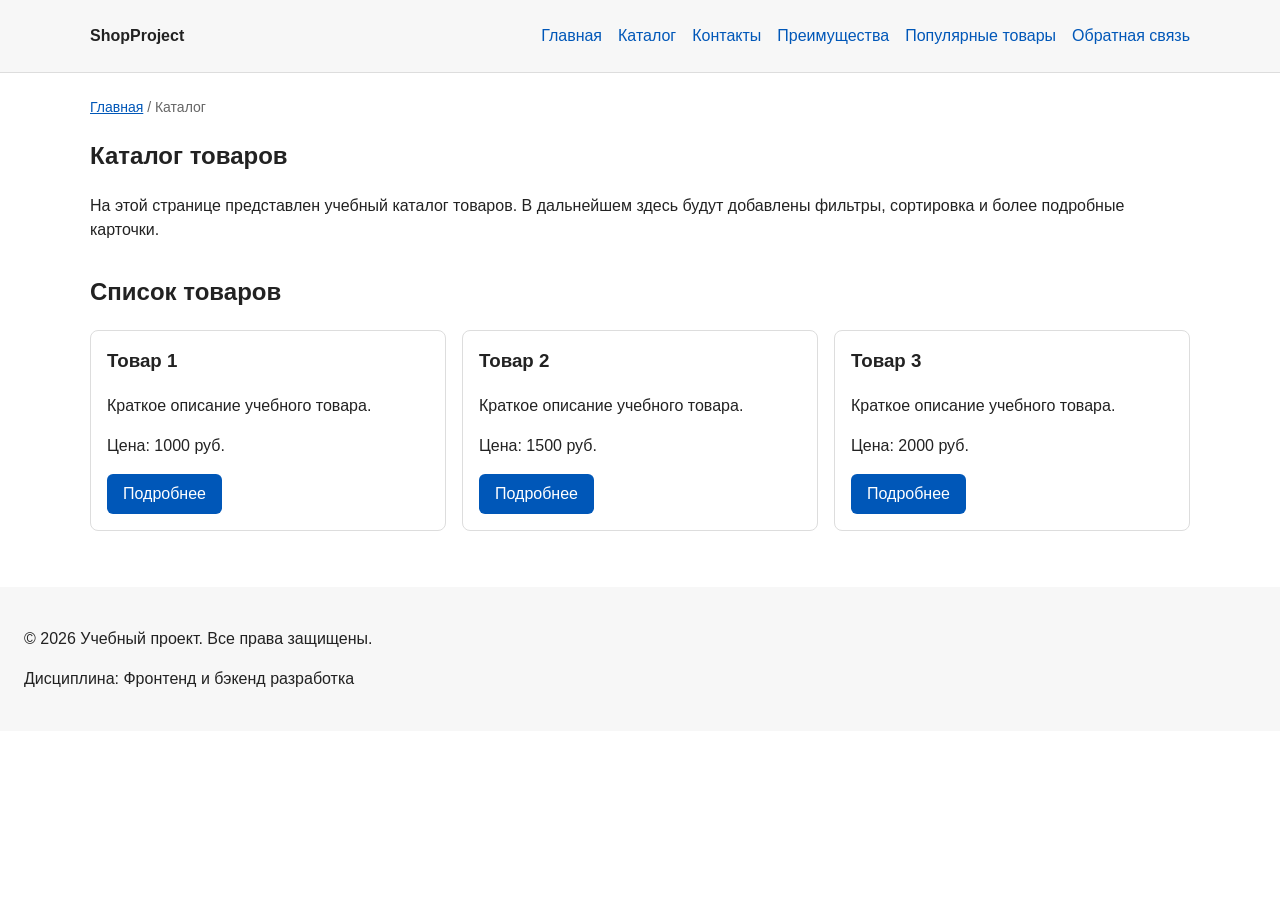
==== catalog.html @ 879c2e3c "feat: add multi-page structure navigation and metadata" ====
<!DOCTYPE html>
<html lang="ru">

<head>
  <meta charset="UTF-8">
  <meta name="viewport" content="width=device-width, initial-scale=1.0">
  <meta name="description" content="Каталог товаров учебного интернет-магазина.">
  <meta property="og:type" content="website">
  <meta property="og:title" content="Каталог товаров — Учебный интернет-магазин">
  <meta property="og:description" content="Каталог товаров учебного интернет-магазина.">
  <meta property="og:url" content="https://aptemcat.github.io/kr1-html-css-shop/catalog.html">
  <meta property="og:image" content="https://aptemcat.github.io/kr1-html-css-shop/images/preview.jpg">
  <title>Каталог товаров — Учебный интернет-магазин</title>
  <link rel="stylesheet" href="css/style.css">
</head>

<body>
  <header>
    <div class="site-header">
      <a class="site-logo" href="index.html">ShopProject</a>

      <nav class="site-nav" aria-label="Основная навигация">
        <ul class="site-nav__list">
          <li><a href="index.html">Главная</a></li>
          <li><a href="catalog.html">Каталог</a></li>
          <li><a href="contacts.html">Контакты</a></li>
          <li><a href="index.html#advantages">Преимущества</a></li>
          <li><a href="index.html#popular">Популярные товары</a></li>
          <li><a href="index.html#contacts">Обратная связь</a></li>
        </ul>
      </nav>
    </div>
  </header>

  <main>
    <nav class="breadcrumbs" aria-label="Хлебные крошки">
      <a href="index.html">Главная</a>
      <span>Каталог</span>
    </nav>

    <section class="section">
      <h1>Каталог товаров</h1>
      <p>
        На этой странице представлен учебный каталог товаров.
        В дальнейшем здесь будут добавлены фильтры, сортировка и более
        подробные карточки.
      </p>
    </section>

    <section class="section">
      <h2>Список товаров</h2>

      <div class="product-grid">
        <article class="product-card">
          <h3>Товар 1</h3>
          <p>Краткое описание учебного товара.</p>
          <p>Цена: 1000 руб.</p>
          <a class="button" href="index.html#popular">Подробнее</a>
        </article>

        <article class="product-card">
          <h3>Товар 2</h3>
          <p>Краткое описание учебного товара.</p>
          <p>Цена: 1500 руб.</p>
          <a class="button" href="index.html#popular">Подробнее</a>
        </article>

        <article class="product-card">
          <h3>Товар 3</h3>
          <p>Краткое описание учебного товара.</p>
          <p>Цена: 2000 руб.</p>
          <a class="button" href="index.html#popular">Подробнее</a>
        </article>
      </div>
    </section>
  </main>

  <footer>
    <p>&copy; 2026 Учебный проект. Все права защищены.</p>
    <p>Дисциплина: Фронтенд и бэкенд разработка</p>
  </footer>
</body>

</html>
---- css/style.css ----
/* ===============================
   1. Переменные проекта
   =============================== */

:root {
  /* Основные цвета проекта */
  --color-bg: #ffffff;
  --color-text: #222222;
  --color-muted: #666666;
  --color-primary: #0057b8;
  --color-primary-dark: #003f86;
  --color-border: #dddddd;
  --color-surface: #f7f7f7;
  --color-surface-accent: #eef5ff;
  --color-danger: #b00020;
  --color-success: #168a2f;
  --color-success-bg: #eefaf0;
  --color-white: #ffffff;

  /* Отступы */
  --space-xs: 4px;
  --space-sm: 8px;
  --space-md: 16px;
  --space-lg: 24px;
  --space-xl: 32px;

  /* Скругления */
  --radius-sm: 6px;
  --radius-md: 8px;
  --radius-lg: 12px;

  /* Размеры */
  --container-width: 1100px;
}

/* ===============================
   2. Базовые стили
   =============================== */

* {
  box-sizing: border-box;
}

html {
  scroll-behavior: smooth;
}

body {
  margin: 0;
  font-family: Arial, sans-serif;
  line-height: 1.5;
  color: var(--color-text);
  background-color: var(--color-bg);
}

header,
main,
footer {
  padding: var(--space-lg);
}

header,
footer {
  background-color: var(--color-surface);
}

header {
  position: sticky;
  top: 0;
  z-index: 10;
  border-bottom: 1px solid var(--color-border);
}

/* ===============================
   3. Общие элементы интерфейса
   =============================== */

a {
  color: var(--color-primary);
}

a:hover {
  color: var(--color-primary-dark);
}

a:focus-visible {
  outline: 2px solid var(--color-primary);
  outline-offset: 3px;
}

.button {
  display: inline-block;
  padding: var(--space-sm) var(--space-md);
  color: var(--color-white);
  background-color: var(--color-primary);
  text-decoration: none;
  border: none;
  border-radius: var(--radius-sm);
  cursor: pointer;
}

.button:hover {
  color: var(--color-white);
  background-color: var(--color-primary-dark);
}

.button:focus-visible {
  outline: 2px solid var(--color-primary);
  outline-offset: 3px;
}

.button:disabled {
  opacity: 0.6;
  cursor: not-allowed;
}

/* ===============================
   4. Компоненты страницы
   =============================== */

.site-header {
  display: flex;
  flex-wrap: wrap;
  align-items: center;
  justify-content: space-between;
  gap: var(--space-md);
  max-width: var(--container-width);
  margin: 0 auto;
}

.site-logo {
  font-weight: bold;
  text-decoration: none;
  color: var(--color-text);
}

.site-nav__list {
  display: flex;
  flex-wrap: wrap;
  gap: var(--space-sm) var(--space-md);
  padding: 0;
  margin: 0;
  list-style: none;
}

.site-nav__list li {
  margin: 0;
}

.site-nav__list a {
  text-decoration: none;
}

.site-nav__list a:hover {
  text-decoration: underline;
}

.page-layout {
  display: grid;
  grid-template-columns: minmax(0, 1fr) 280px;
  align-items: start;
  gap: var(--space-lg);
  max-width: calc(var(--container-width) + var(--space-lg) + var(--space-lg));
  margin: 0 auto;
}

.main-content {
  min-width: 0;
}

.breadcrumbs {
  max-width: var(--container-width);
  margin: 0 auto var(--space-md);
  font-size: 14px;
  color: var(--color-muted);
}

.breadcrumbs a {
  color: var(--color-primary);
}

.breadcrumbs span::before {
  content: " / ";
  color: var(--color-muted);
}

:target {
  scroll-margin-top: calc(var(--space-xl) + var(--space-xl) + var(--space-xl));
  outline: 2px dashed var(--color-primary);
  outline-offset: 4px;
}

.hero {
  max-width: var(--container-width);
  margin: 0 auto var(--space-xl);
  padding: var(--space-xl) var(--space-lg);
  background-color: var(--color-surface-accent);
  border-radius: var(--radius-lg);
}

.section {
  max-width: var(--container-width);
  margin: 0 auto var(--space-xl);
}

.section h2 {
  margin-top: 0;
}

.product-grid {
  display: grid;
  grid-template-columns: repeat(3, minmax(0, 1fr));
  gap: var(--space-md);
  width: 100%;
}

.product-card {
  padding: var(--space-md);
  border: 1px solid var(--color-border);
  border-radius: var(--radius-md);
  background-color: var(--color-bg);
}

.product-card:hover {
  border-color: var(--color-primary);
}

.product-card h3 {
  margin-top: 0;
}

.aside-info {
  position: sticky;
  top: calc(var(--space-xl) + var(--space-xl) + var(--space-xl));
  width: 100%;
  margin: 0;
  padding: var(--space-md);
  border-left: 4px solid var(--color-primary);
  background-color: var(--color-surface);
}

/* ===============================
   5. Форма и модальное окно
   =============================== */

.order-dialog {
  width: min(100% - 32px, 560px);
  padding: var(--space-lg);
  border: none;
  border-radius: var(--radius-lg);
}

.order-dialog::backdrop {
  background-color: rgba(0, 0, 0, 0.5);
}

.form-field {
  margin-bottom: var(--space-md);
}

.form-field label {
  display: block;
  margin-bottom: var(--space-xs);
}

.form-field input,
.form-field select,
.form-field textarea {
  width: 100%;
  padding: 10px 12px;
  border: 1px solid var(--color-border);
  border-radius: var(--radius-sm);
  font: inherit;
}

.form-field input[type="checkbox"] {
  width: auto;
}

.form-field small {
  display: block;
  margin-top: var(--space-xs);
  color: var(--color-muted);
}

.form-field input:hover,
.form-field select:hover,
.form-field textarea:hover {
  border-color: var(--color-primary);
}

.form-field input:focus-visible,
.form-field select:focus-visible,
.form-field textarea:focus-visible,
.form-actions button:focus-visible {
  outline: 2px solid var(--color-primary);
  outline-offset: 3px;
}

[aria-invalid="true"] {
  border-color: var(--color-danger);
}

.form-actions {
  display: flex;
  gap: 12px;
  margin-top: var(--space-lg);
}

.success-message {
  max-width: var(--container-width);
  margin: var(--space-lg) auto;
  padding: var(--space-md);
  border-left: 4px solid var(--color-success);
  background-color: var(--color-success-bg);
}
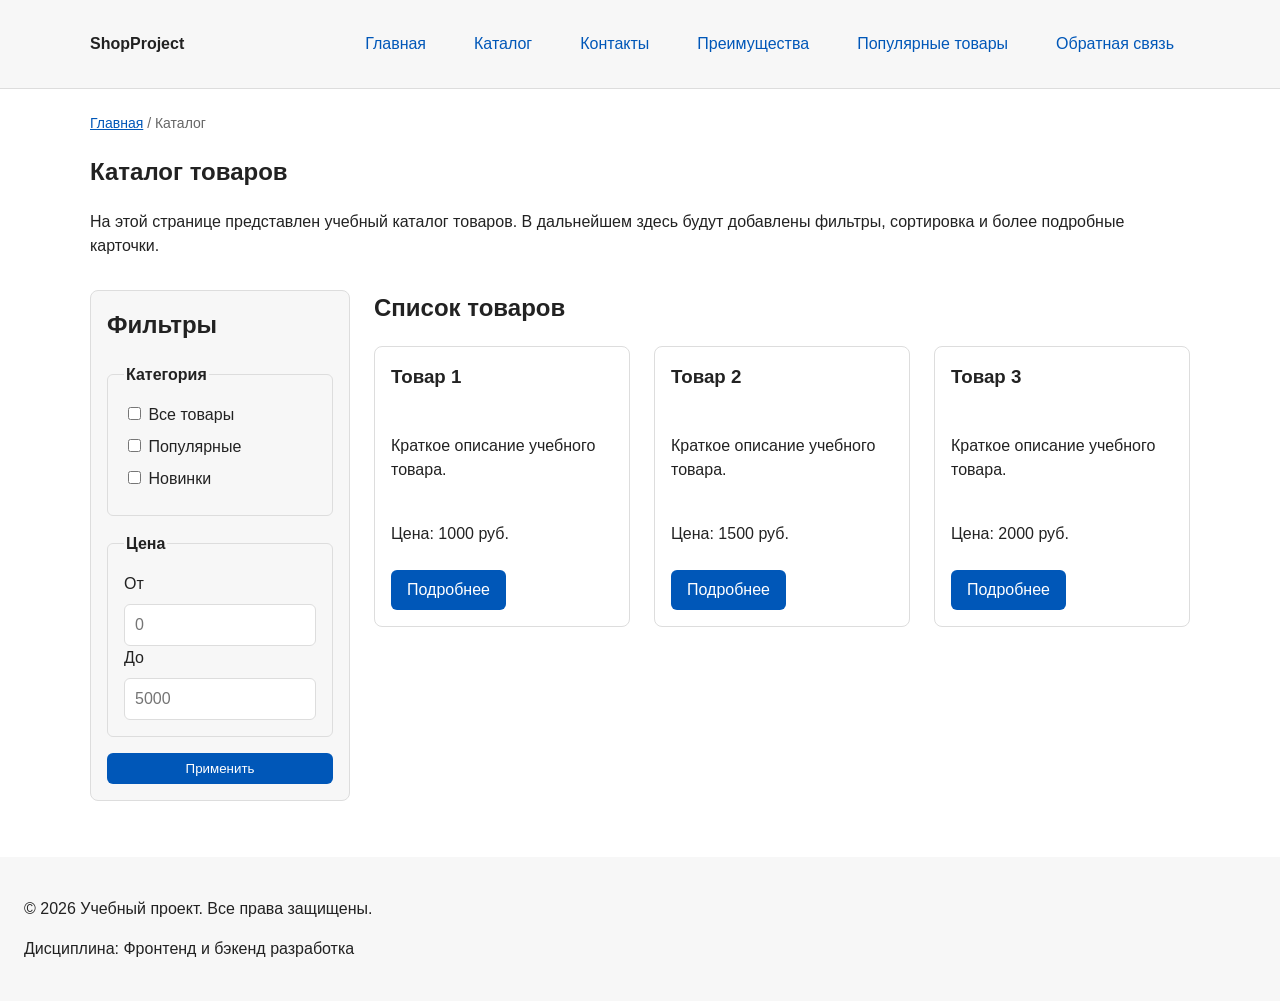
==== commit c4db53db: "feat: add flex navigation and grid catalog layout" ====
--- a/catalog.html
+++ b/catalog.html
@@ -47,31 +47,65 @@
       </p>
     </section>
 
-    <section class="section">
-      <h2>Список товаров</h2>
+    <section class="catalog-layout">
+      <aside class="catalog-filters">
+        <h2>Фильтры</h2>
 
-      <div class="product-grid">
-        <article class="product-card">
-          <h3>Товар 1</h3>
-          <p>Краткое описание учебного товара.</p>
-          <p>Цена: 1000 руб.</p>
-          <a class="button" href="index.html#popular">Подробнее</a>
-        </article>
+        <form class="filters-form" action="#" method="get">
+          <fieldset>
+            <legend>Категория</legend>
+            <label>
+              <input type="checkbox" name="category" value="all">
+              Все товары
+            </label>
+            <label>
+              <input type="checkbox" name="category" value="popular">
+              Популярные
+            </label>
+            <label>
+              <input type="checkbox" name="category" value="new">
+              Новинки
+            </label>
+          </fieldset>
 
-        <article class="product-card">
-          <h3>Товар 2</h3>
-          <p>Краткое описание учебного товара.</p>
-          <p>Цена: 1500 руб.</p>
-          <a class="button" href="index.html#popular">Подробнее</a>
-        </article>
+          <fieldset>
+            <legend>Цена</legend>
+            <label for="price-from">От</label>
+            <input id="price-from" name="price-from" type="number" min="0" placeholder="0">
+            <label for="price-to">До</label>
+            <input id="price-to" name="price-to" type="number" min="0" placeholder="5000">
+          </fieldset>
 
-        <article class="product-card">
-          <h3>Товар 3</h3>
-          <p>Краткое описание учебного товара.</p>
-          <p>Цена: 2000 руб.</p>
-          <a class="button" href="index.html#popular">Подробнее</a>
-        </article>
-      </div>
+          <button class="button" type="submit">Применить</button>
+        </form>
+      </aside>
+
+      <section class="catalog-products">
+        <h2>Список товаров</h2>
+
+        <div class="products-grid">
+          <article class="product-card">
+            <h3>Товар 1</h3>
+            <p>Краткое описание учебного товара.</p>
+            <p>Цена: 1000 руб.</p>
+            <a class="button" href="index.html#popular">Подробнее</a>
+          </article>
+
+          <article class="product-card">
+            <h3>Товар 2</h3>
+            <p>Краткое описание учебного товара.</p>
+            <p>Цена: 1500 руб.</p>
+            <a class="button" href="index.html#popular">Подробнее</a>
+          </article>
+
+          <article class="product-card">
+            <h3>Товар 3</h3>
+            <p>Краткое описание учебного товара.</p>
+            <p>Цена: 2000 руб.</p>
+            <a class="button" href="index.html#popular">Подробнее</a>
+          </article>
+        </div>
+      </section>
     </section>
   </main>
 
--- a/css/style.css
+++ b/css/style.css
@@ -137,7 +137,9 @@
 .site-nav__list {
   display: flex;
   flex-wrap: wrap;
-  gap: var(--space-sm) var(--space-md);
+  justify-content: center;
+  align-items: center;
+  gap: var(--space-md);
   padding: 0;
   margin: 0;
   list-style: none;
@@ -148,11 +150,16 @@
 }
 
 .site-nav__list a {
+  display: inline-block;
+  padding: var(--space-sm) var(--space-md);
+  color: var(--color-primary);
   text-decoration: none;
+  border-radius: var(--radius-sm);
 }
 
 .site-nav__list a:hover {
-  text-decoration: underline;
+  color: var(--color-white);
+  background-color: var(--color-primary);
 }
 
 .page-layout {
@@ -207,14 +214,18 @@
   margin-top: 0;
 }
 
-.product-grid {
+.products-grid {
   display: grid;
-  grid-template-columns: repeat(3, minmax(0, 1fr));
-  gap: var(--space-md);
+  grid-template-columns: repeat(3, 1fr);
+  gap: var(--space-lg);
   width: 100%;
 }
 
 .product-card {
+  display: flex;
+  flex-direction: column;
+  gap: var(--space-sm);
+  margin-bottom: 0;
   padding: var(--space-md);
   border: 1px solid var(--color-border);
   border-radius: var(--radius-md);
@@ -227,6 +238,67 @@
 
 .product-card h3 {
   margin-top: 0;
+}
+
+.product-card .button {
+  align-self: flex-start;
+  margin-top: auto;
+}
+
+.catalog-layout {
+  display: grid;
+  grid-template-columns: 260px 1fr;
+  grid-template-areas: "filters products";
+  gap: var(--space-lg);
+  max-width: var(--container-width);
+  margin: 0 auto var(--space-xl);
+}
+
+.catalog-filters {
+  grid-area: filters;
+  padding: var(--space-md);
+  border: 1px solid var(--color-border);
+  border-radius: var(--radius-md);
+  background-color: var(--color-surface);
+}
+
+.catalog-products {
+  grid-area: products;
+  min-width: 0;
+}
+
+.catalog-filters h2,
+.catalog-products h2 {
+  margin-top: 0;
+}
+
+.filters-form {
+  display: grid;
+  gap: var(--space-md);
+}
+
+.filters-form fieldset {
+  margin: 0;
+  padding: var(--space-md);
+  border: 1px solid var(--color-border);
+  border-radius: var(--radius-sm);
+}
+
+.filters-form legend {
+  font-weight: 700;
+}
+
+.filters-form label {
+  display: block;
+  margin-bottom: var(--space-sm);
+}
+
+.filters-form input[type="number"] {
+  width: 100%;
+  padding: 8px 10px;
+  border: 1px solid var(--color-border);
+  border-radius: var(--radius-sm);
+  font: inherit;
 }
 
 .aside-info {
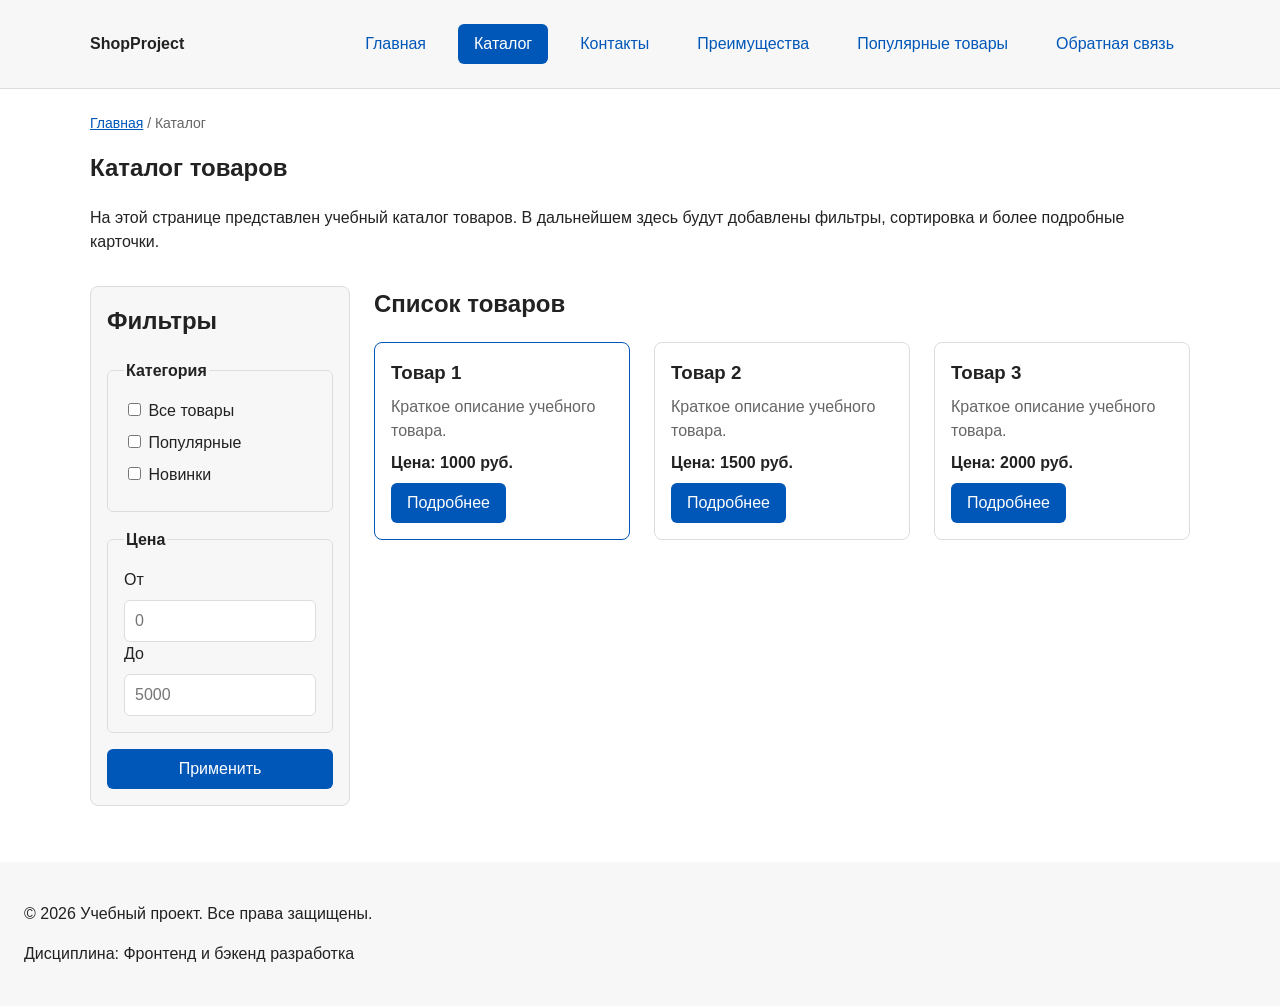
==== commit 52892a61: "refactor: apply BEM naming to CSS classes" ====
--- a/catalog.html
+++ b/catalog.html
@@ -15,18 +15,18 @@
 </head>
 
 <body>
-  <header>
-    <div class="site-header">
-      <a class="site-logo" href="index.html">ShopProject</a>
+  <header class="site-header">
+    <div class="site-header__inner">
+      <a class="site-header__logo" href="index.html">ShopProject</a>
 
       <nav class="site-nav" aria-label="Основная навигация">
         <ul class="site-nav__list">
-          <li><a href="index.html">Главная</a></li>
-          <li><a href="catalog.html">Каталог</a></li>
-          <li><a href="contacts.html">Контакты</a></li>
-          <li><a href="index.html#advantages">Преимущества</a></li>
-          <li><a href="index.html#popular">Популярные товары</a></li>
-          <li><a href="index.html#contacts">Обратная связь</a></li>
+          <li class="site-nav__item"><a class="site-nav__link" href="index.html">Главная</a></li>
+          <li class="site-nav__item"><a class="site-nav__link site-nav__link--active" aria-current="page" href="catalog.html">Каталог</a></li>
+          <li class="site-nav__item"><a class="site-nav__link" href="contacts.html">Контакты</a></li>
+          <li class="site-nav__item"><a class="site-nav__link" href="index.html#advantages">Преимущества</a></li>
+          <li class="site-nav__item"><a class="site-nav__link" href="index.html#popular">Популярные товары</a></li>
+          <li class="site-nav__item"><a class="site-nav__link" href="index.html#contacts">Обратная связь</a></li>
         </ul>
       </nav>
     </div>
@@ -34,12 +34,12 @@
 
   <main>
     <nav class="breadcrumbs" aria-label="Хлебные крошки">
-      <a href="index.html">Главная</a>
-      <span>Каталог</span>
+      <a class="breadcrumbs__link" href="index.html">Главная</a>
+      <span class="breadcrumbs__current">Каталог</span>
     </nav>
 
     <section class="section">
-      <h1>Каталог товаров</h1>
+      <h1 class="section__title">Каталог товаров</h1>
       <p>
         На этой странице представлен учебный каталог товаров.
         В дальнейшем здесь будут добавлены фильтры, сортировка и более
@@ -49,69 +49,69 @@
 
     <section class="catalog-layout">
       <aside class="catalog-filters">
-        <h2>Фильтры</h2>
+        <h2 class="catalog-filters__title">Фильтры</h2>
 
         <form class="filters-form" action="#" method="get">
-          <fieldset>
-            <legend>Категория</legend>
-            <label>
-              <input type="checkbox" name="category" value="all">
+          <fieldset class="filters-form__group">
+            <legend class="filters-form__legend">Категория</legend>
+            <label class="filters-form__label">
+              <input class="filters-form__checkbox" type="checkbox" name="category" value="all">
               Все товары
             </label>
-            <label>
-              <input type="checkbox" name="category" value="popular">
+            <label class="filters-form__label">
+              <input class="filters-form__checkbox" type="checkbox" name="category" value="popular">
               Популярные
             </label>
-            <label>
-              <input type="checkbox" name="category" value="new">
+            <label class="filters-form__label">
+              <input class="filters-form__checkbox" type="checkbox" name="category" value="new">
               Новинки
             </label>
           </fieldset>
 
-          <fieldset>
-            <legend>Цена</legend>
-            <label for="price-from">От</label>
-            <input id="price-from" name="price-from" type="number" min="0" placeholder="0">
-            <label for="price-to">До</label>
-            <input id="price-to" name="price-to" type="number" min="0" placeholder="5000">
+          <fieldset class="filters-form__group">
+            <legend class="filters-form__legend">Цена</legend>
+            <label class="filters-form__label" for="price-from">От</label>
+            <input class="filters-form__input" id="price-from" name="price-from" type="number" min="0" placeholder="0">
+            <label class="filters-form__label" for="price-to">До</label>
+            <input class="filters-form__input" id="price-to" name="price-to" type="number" min="0" placeholder="5000">
           </fieldset>
 
-          <button class="button" type="submit">Применить</button>
+          <button class="button button--primary" type="submit">Применить</button>
         </form>
       </aside>
 
       <section class="catalog-products">
-        <h2>Список товаров</h2>
+        <h2 class="catalog-products__title">Список товаров</h2>
 
         <div class="products-grid">
-          <article class="product-card">
-            <h3>Товар 1</h3>
-            <p>Краткое описание учебного товара.</p>
-            <p>Цена: 1000 руб.</p>
-            <a class="button" href="index.html#popular">Подробнее</a>
+          <article class="product-card product-card--featured">
+            <h3 class="product-card__title">Товар 1</h3>
+            <p class="product-card__description">Краткое описание учебного товара.</p>
+            <p class="product-card__price">Цена: 1000 руб.</p>
+            <a class="button button--primary product-card__button" href="index.html#popular">Подробнее</a>
           </article>
 
           <article class="product-card">
-            <h3>Товар 2</h3>
-            <p>Краткое описание учебного товара.</p>
-            <p>Цена: 1500 руб.</p>
-            <a class="button" href="index.html#popular">Подробнее</a>
+            <h3 class="product-card__title">Товар 2</h3>
+            <p class="product-card__description">Краткое описание учебного товара.</p>
+            <p class="product-card__price">Цена: 1500 руб.</p>
+            <a class="button button--primary product-card__button" href="index.html#popular">Подробнее</a>
           </article>
 
           <article class="product-card">
-            <h3>Товар 3</h3>
-            <p>Краткое описание учебного товара.</p>
-            <p>Цена: 2000 руб.</p>
-            <a class="button" href="index.html#popular">Подробнее</a>
+            <h3 class="product-card__title">Товар 3</h3>
+            <p class="product-card__description">Краткое описание учебного товара.</p>
+            <p class="product-card__price">Цена: 2000 руб.</p>
+            <a class="button button--primary product-card__button" href="index.html#popular">Подробнее</a>
           </article>
         </div>
       </section>
     </section>
   </main>
 
-  <footer>
-    <p>&copy; 2026 Учебный проект. Все права защищены.</p>
-    <p>Дисциплина: Фронтенд и бэкенд разработка</p>
+  <footer class="site-footer">
+    <p class="site-footer__text">&copy; 2026 Учебный проект. Все права защищены.</p>
+    <p class="site-footer__text">Дисциплина: Фронтенд и бэкенд разработка</p>
   </footer>
 </body>
 
--- a/css/style.css
+++ b/css/style.css
@@ -53,18 +53,18 @@
   background-color: var(--color-bg);
 }
 
-header,
+.site-header,
 main,
-footer {
+.site-footer {
   padding: var(--space-lg);
 }
 
-header,
-footer {
+.site-header,
+.site-footer {
   background-color: var(--color-surface);
 }
 
-header {
+.site-header {
   position: sticky;
   top: 0;
   z-index: 10;
@@ -91,17 +91,32 @@
 .button {
   display: inline-block;
   padding: var(--space-sm) var(--space-md);
-  color: var(--color-white);
-  background-color: var(--color-primary);
+  font: inherit;
   text-decoration: none;
   border: none;
   border-radius: var(--radius-sm);
   cursor: pointer;
 }
 
-.button:hover {
+.button--primary {
+  color: var(--color-white);
+  background-color: var(--color-primary);
+}
+
+.button--primary:hover {
   color: var(--color-white);
   background-color: var(--color-primary-dark);
+}
+
+.button--secondary {
+  color: var(--color-primary);
+  background-color: transparent;
+  border: 1px solid var(--color-primary);
+}
+
+.button--secondary:hover {
+  color: var(--color-white);
+  background-color: var(--color-primary);
 }
 
 .button:focus-visible {
@@ -109,7 +124,8 @@
   outline-offset: 3px;
 }
 
-.button:disabled {
+.button:disabled,
+.button--disabled {
   opacity: 0.6;
   cursor: not-allowed;
 }
@@ -118,7 +134,7 @@
    4. Компоненты страницы
    =============================== */
 
-.site-header {
+.site-header__inner {
   display: flex;
   flex-wrap: wrap;
   align-items: center;
@@ -128,7 +144,7 @@
   margin: 0 auto;
 }
 
-.site-logo {
+.site-header__logo {
   font-weight: bold;
   text-decoration: none;
   color: var(--color-text);
@@ -145,11 +161,11 @@
   list-style: none;
 }
 
-.site-nav__list li {
-  margin: 0;
-}
-
-.site-nav__list a {
+.site-nav__item {
+  margin: 0;
+}
+
+.site-nav__link {
   display: inline-block;
   padding: var(--space-sm) var(--space-md);
   color: var(--color-primary);
@@ -157,7 +173,12 @@
   border-radius: var(--radius-sm);
 }
 
-.site-nav__list a:hover {
+.site-nav__link:hover {
+  color: var(--color-white);
+  background-color: var(--color-primary);
+}
+
+.site-nav__link--active {
   color: var(--color-white);
   background-color: var(--color-primary);
 }
@@ -171,7 +192,7 @@
   margin: 0 auto;
 }
 
-.main-content {
+.page-layout__content {
   min-width: 0;
 }
 
@@ -182,11 +203,11 @@
   color: var(--color-muted);
 }
 
-.breadcrumbs a {
+.breadcrumbs__link {
   color: var(--color-primary);
 }
 
-.breadcrumbs span::before {
+.breadcrumbs__current::before {
   content: " / ";
   color: var(--color-muted);
 }
@@ -210,7 +231,7 @@
   margin: 0 auto var(--space-xl);
 }
 
-.section h2 {
+.section__title {
   margin-top: 0;
 }
 
@@ -236,11 +257,34 @@
   border-color: var(--color-primary);
 }
 
-.product-card h3 {
-  margin-top: 0;
-}
-
-.product-card .button {
+.product-card--featured {
+  border-color: var(--color-primary);
+}
+
+.product-card--discount {
+  border-color: var(--color-danger);
+}
+
+.product-card__title {
+  margin: 0;
+  color: var(--color-text);
+}
+
+.product-card__description {
+  margin: 0;
+  color: var(--color-muted);
+}
+
+.product-card__price {
+  margin: 0;
+  font-weight: 700;
+}
+
+.product-card--discount .product-card__price {
+  color: var(--color-danger);
+}
+
+.product-card__button {
   align-self: flex-start;
   margin-top: auto;
 }
@@ -267,8 +311,8 @@
   min-width: 0;
 }
 
-.catalog-filters h2,
-.catalog-products h2 {
+.catalog-filters__title,
+.catalog-products__title {
   margin-top: 0;
 }
 
@@ -277,23 +321,23 @@
   gap: var(--space-md);
 }
 
-.filters-form fieldset {
+.filters-form__group {
   margin: 0;
   padding: var(--space-md);
   border: 1px solid var(--color-border);
   border-radius: var(--radius-sm);
 }
 
-.filters-form legend {
+.filters-form__legend {
   font-weight: 700;
 }
 
-.filters-form label {
+.filters-form__label {
   display: block;
   margin-bottom: var(--space-sm);
 }
 
-.filters-form input[type="number"] {
+.filters-form__input {
   width: 100%;
   padding: 8px 10px;
   border: 1px solid var(--color-border);
@@ -326,18 +370,23 @@
   background-color: rgba(0, 0, 0, 0.5);
 }
 
-.form-field {
+.order-dialog__title {
+  margin-top: 0;
+}
+
+.order-form__field {
   margin-bottom: var(--space-md);
 }
 
-.form-field label {
+.order-form__label {
   display: block;
   margin-bottom: var(--space-xs);
 }
 
-.form-field input,
-.form-field select,
-.form-field textarea {
+.order-form__input,
+.order-form__select,
+.order-form__textarea,
+.order-form__checkbox {
   width: 100%;
   padding: 10px 12px;
   border: 1px solid var(--color-border);
@@ -345,26 +394,27 @@
   font: inherit;
 }
 
-.form-field input[type="checkbox"] {
+.order-form__checkbox {
   width: auto;
 }
 
-.form-field small {
+.order-form__hint {
   display: block;
   margin-top: var(--space-xs);
   color: var(--color-muted);
 }
 
-.form-field input:hover,
-.form-field select:hover,
-.form-field textarea:hover {
+.order-form__input:hover,
+.order-form__select:hover,
+.order-form__textarea:hover,
+.order-form__checkbox:hover {
   border-color: var(--color-primary);
 }
 
-.form-field input:focus-visible,
-.form-field select:focus-visible,
-.form-field textarea:focus-visible,
-.form-actions button:focus-visible {
+.order-form__input:focus-visible,
+.order-form__select:focus-visible,
+.order-form__textarea:focus-visible,
+.order-form__checkbox:focus-visible {
   outline: 2px solid var(--color-primary);
   outline-offset: 3px;
 }
@@ -373,9 +423,9 @@
   border-color: var(--color-danger);
 }
 
-.form-actions {
+.order-form__actions {
   display: flex;
-  gap: 12px;
+  gap: var(--space-md);
   margin-top: var(--space-lg);
 }
 
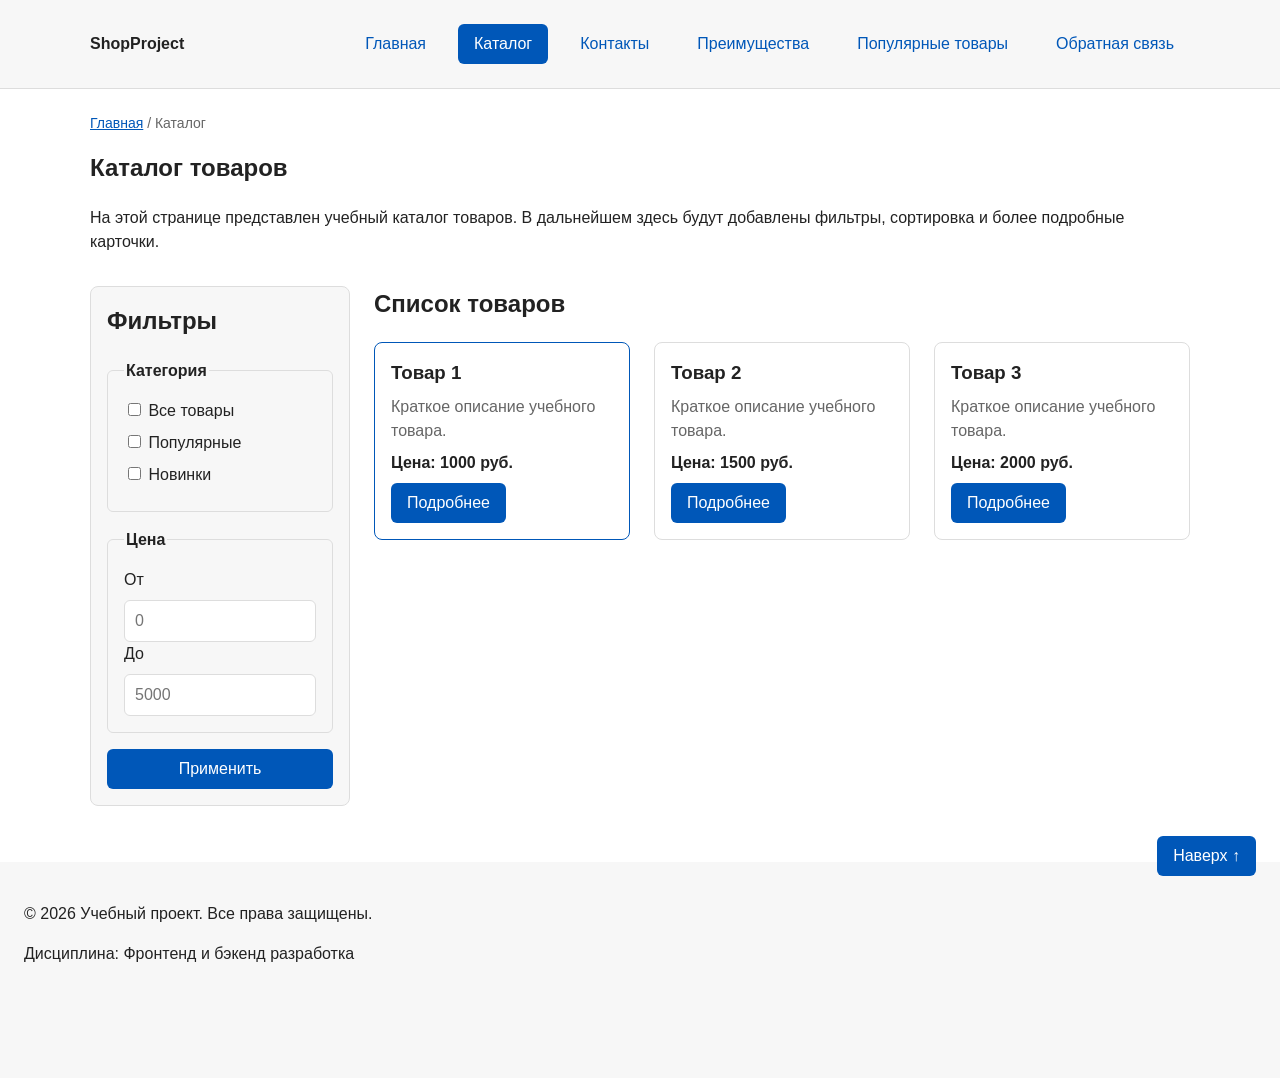
==== commit 072505ed: "feat: reviews, faq, back-to-top and sticky filter block" ====
--- a/catalog.html
+++ b/catalog.html
@@ -14,7 +14,7 @@
   <link rel="stylesheet" href="css/style.css">
 </head>
 
-<body>
+<body id="top">
   <header class="site-header">
     <div class="site-header__inner">
       <a class="site-header__logo" href="index.html">ShopProject</a>
@@ -113,6 +113,7 @@
     <p class="site-footer__text">&copy; 2026 Учебный проект. Все права защищены.</p>
     <p class="site-footer__text">Дисциплина: Фронтенд и бэкенд разработка</p>
   </footer>
+  <a class="button button--primary back-to-top" href="#top" aria-label="Вернуться к началу страницы">Наверх ↑</a>
 </body>
 
 </html>
--- a/css/style.css
+++ b/css/style.css
@@ -300,6 +300,11 @@
 
 .catalog-filters {
   grid-area: filters;
+  position: sticky;
+  top: calc(var(--space-xl) * 3);
+  align-self: start;
+  max-height: calc(100vh - var(--space-xl) * 3 - var(--space-lg));
+  overflow-y: auto;
   padding: var(--space-md);
   border: 1px solid var(--color-border);
   border-radius: var(--radius-md);
@@ -353,6 +358,79 @@
   padding: var(--space-md);
   border-left: 4px solid var(--color-primary);
   background-color: var(--color-surface);
+}
+
+.reviews__intro {
+  color: var(--color-muted);
+}
+
+.reviews__list {
+  display: grid;
+  gap: var(--space-md);
+}
+
+.review-card {
+  padding: var(--space-md);
+  border: 1px solid var(--color-border);
+  border-radius: var(--radius-md);
+  background-color: var(--color-surface);
+}
+
+.review-card__author {
+  margin: 0 0 var(--space-xs);
+}
+
+.review-card__rating {
+  margin: 0 0 var(--space-sm);
+  color: var(--color-primary);
+  font-weight: 700;
+}
+
+.review-card__text {
+  margin: 0;
+}
+
+.faq__item {
+  margin-bottom: var(--space-sm);
+  border: 1px solid var(--color-border);
+  border-radius: var(--radius-sm);
+  background-color: var(--color-bg);
+}
+
+.faq__question {
+  padding: var(--space-md);
+  font-weight: 700;
+  cursor: pointer;
+}
+
+.faq__question:hover,
+.faq__item[open] {
+  background-color: var(--color-surface-accent);
+}
+
+.faq__question:focus-visible {
+  outline: 2px solid var(--color-primary);
+  outline-offset: 3px;
+}
+
+.faq__answer {
+  margin: 0;
+  padding: 0 var(--space-md) var(--space-md);
+}
+
+.back-to-top {
+  position: fixed;
+  right: var(--space-lg);
+  bottom: var(--space-lg);
+  z-index: 5;
+}
+
+.site-footer {
+  padding-bottom: calc(var(--space-xl) * 3);
+}
+
+body:target {
+  outline: none;
 }
 
 /* ===============================
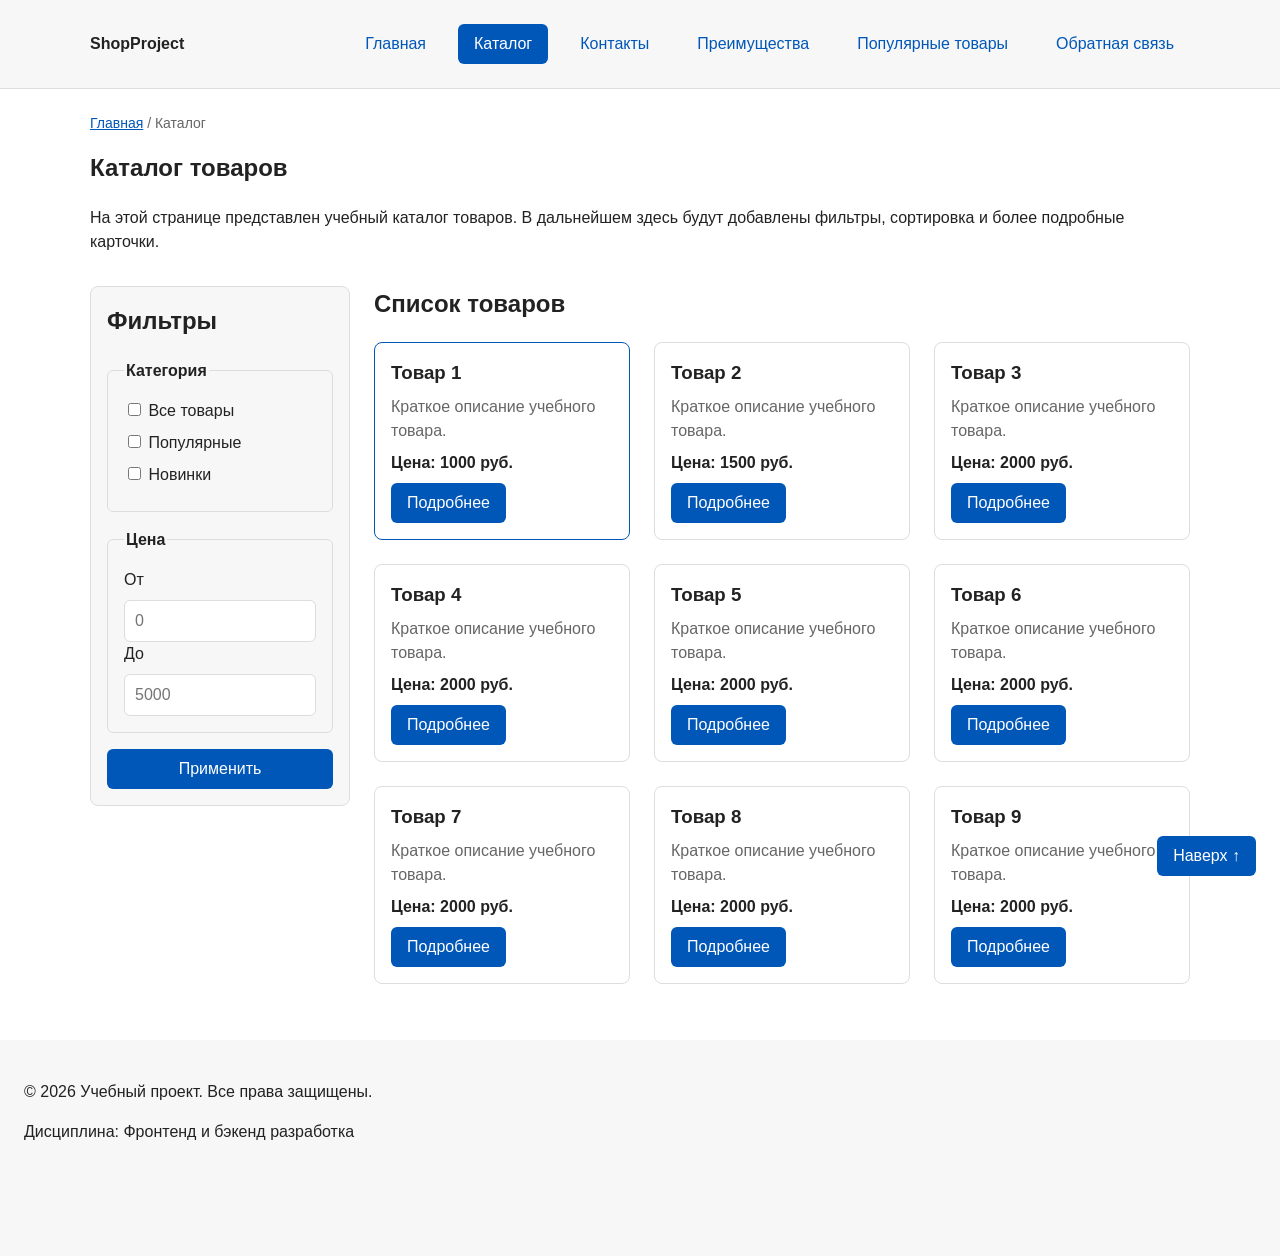
==== commit 30bcb7b0: "feat: add more products to demonstrate sticky filter" ====
--- a/catalog.html
+++ b/catalog.html
@@ -104,6 +104,48 @@
             <p class="product-card__price">Цена: 2000 руб.</p>
             <a class="button button--primary product-card__button" href="index.html#popular">Подробнее</a>
           </article>
+
+          <article class="product-card">
+            <h3 class="product-card__title">Товар 4</h3>
+            <p class="product-card__description">Краткое описание учебного товара.</p>
+            <p class="product-card__price">Цена: 2000 руб.</p>
+            <a class="button button--primary product-card__button" href="index.html#popular">Подробнее</a>
+          </article>
+
+          <article class="product-card">
+            <h3 class="product-card__title">Товар 5</h3>
+            <p class="product-card__description">Краткое описание учебного товара.</p>
+            <p class="product-card__price">Цена: 2000 руб.</p>
+            <a class="button button--primary product-card__button" href="index.html#popular">Подробнее</a>
+          </article>
+
+          <article class="product-card">
+            <h3 class="product-card__title">Товар 6</h3>
+            <p class="product-card__description">Краткое описание учебного товара.</p>
+            <p class="product-card__price">Цена: 2000 руб.</p>
+            <a class="button button--primary product-card__button" href="index.html#popular">Подробнее</a>
+          </article>
+
+          <article class="product-card">
+            <h3 class="product-card__title">Товар 7</h3>
+            <p class="product-card__description">Краткое описание учебного товара.</p>
+            <p class="product-card__price">Цена: 2000 руб.</p>
+            <a class="button button--primary product-card__button" href="index.html#popular">Подробнее</a>
+          </article>
+
+          <article class="product-card">
+            <h3 class="product-card__title">Товар 8</h3>
+            <p class="product-card__description">Краткое описание учебного товара.</p>
+            <p class="product-card__price">Цена: 2000 руб.</p>
+            <a class="button button--primary product-card__button" href="index.html#popular">Подробнее</a>
+          </article>
+
+          <article class="product-card">
+            <h3 class="product-card__title">Товар 9</h3>
+            <p class="product-card__description">Краткое описание учебного товара.</p>
+            <p class="product-card__price">Цена: 2000 руб.</p>
+            <a class="button button--primary product-card__button" href="index.html#popular">Подробнее</a>
+          </article>
         </div>
       </section>
     </section>
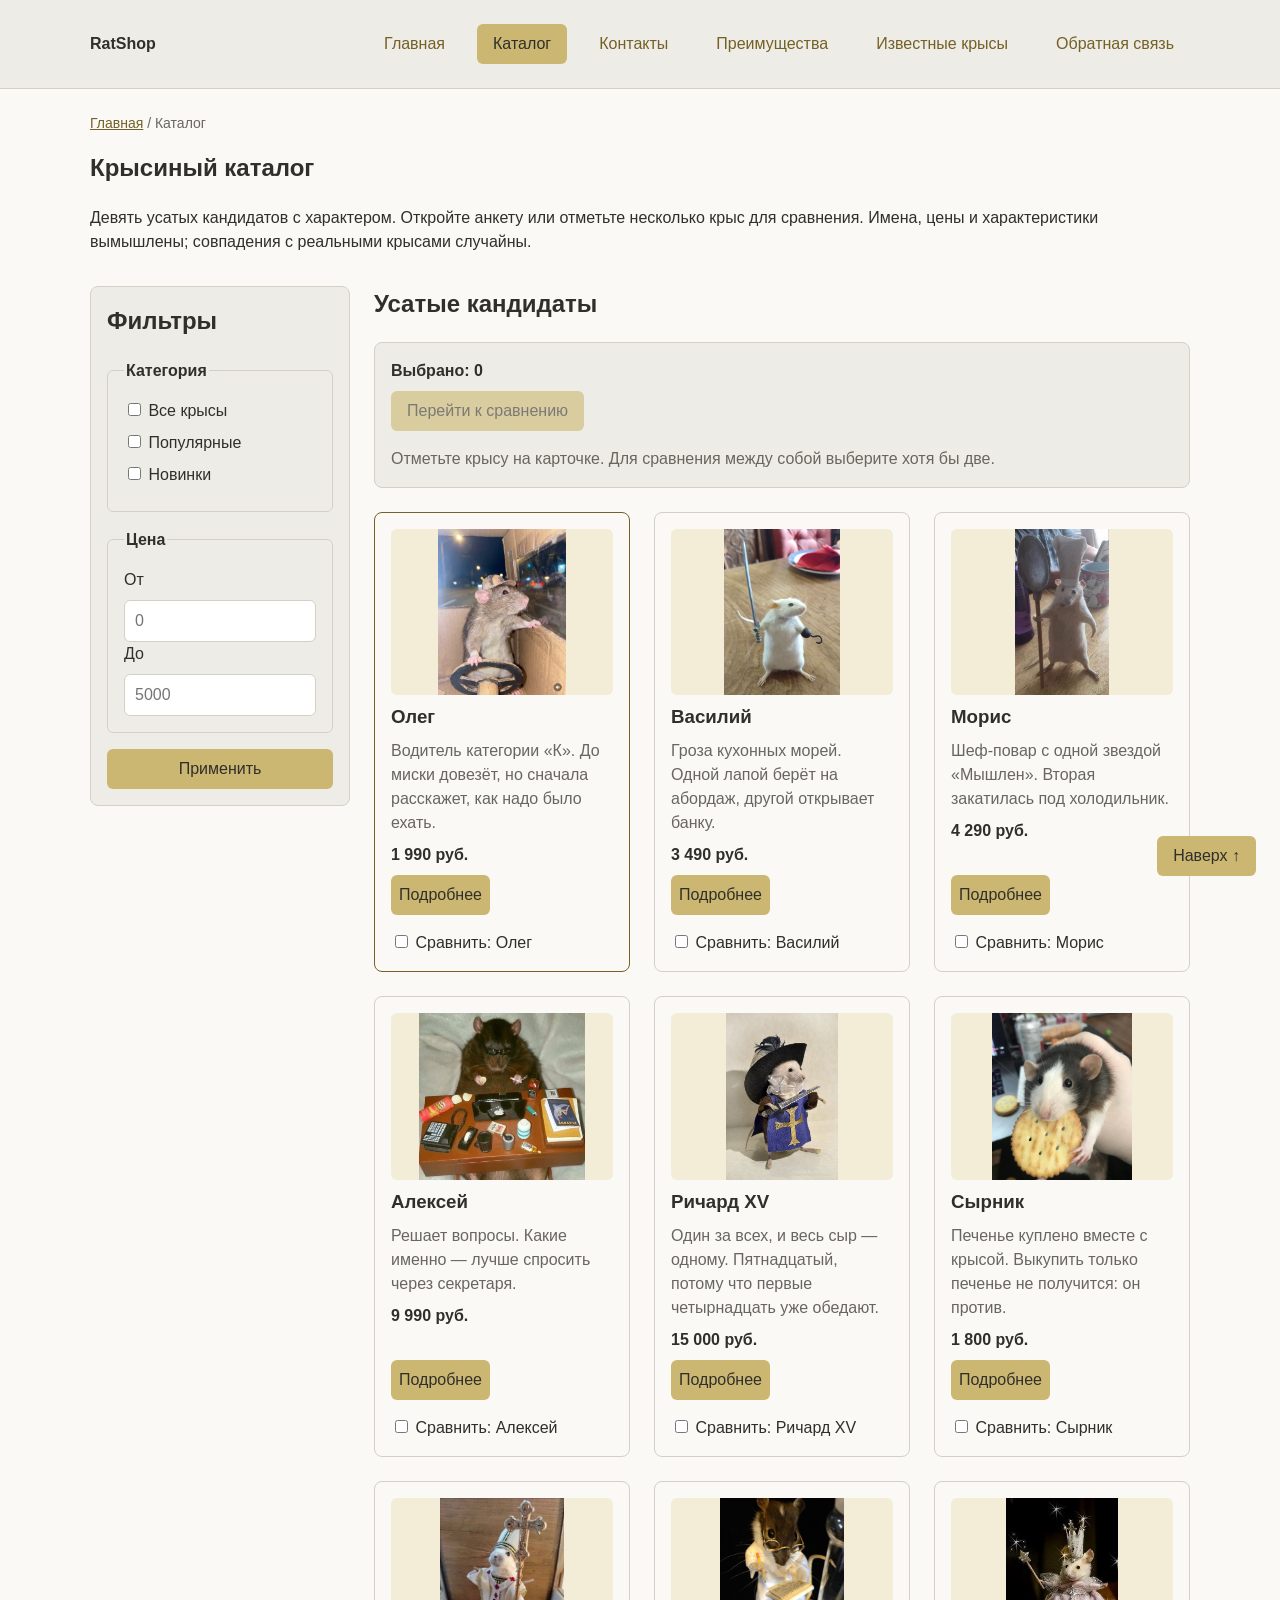
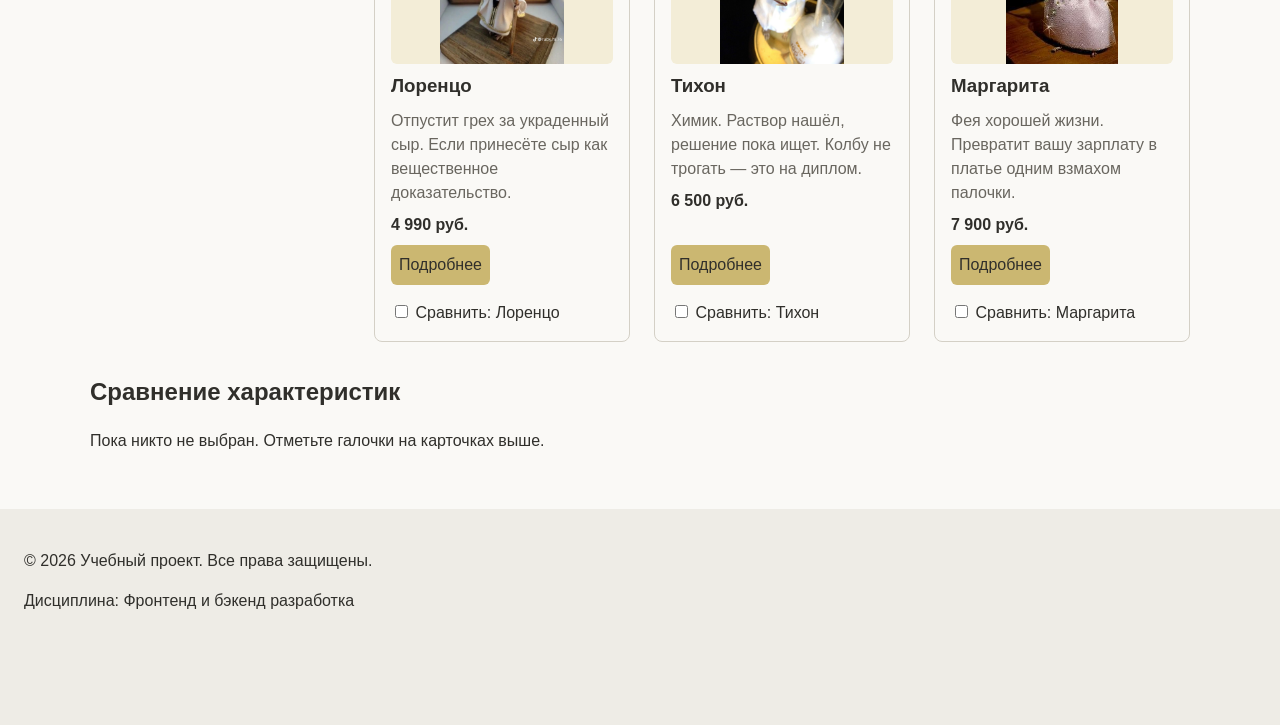
==== commit 03f3870d: "feat: requirements for kr2, rat rebranding" ====
--- a/catalog.html
+++ b/catalog.html
@@ -4,20 +4,22 @@
 <head>
   <meta charset="UTF-8">
   <meta name="viewport" content="width=device-width, initial-scale=1.0">
-  <meta name="description" content="Каталог товаров учебного интернет-магазина.">
+  <meta name="description" content="Анкеты крыс с фотографиями, характерами и таблицей сравнения.">
   <meta property="og:type" content="website">
-  <meta property="og:title" content="Каталог товаров — Учебный интернет-магазин">
-  <meta property="og:description" content="Каталог товаров учебного интернет-магазина.">
+  <meta property="og:title" content="Анкеты крыс — Учебный интернет-магазин крыс">
+  <meta property="og:description" content="Анкеты крыс с фотографиями, характерами и таблицей сравнения.">
   <meta property="og:url" content="https://aptemcat.github.io/kr1-html-css-shop/catalog.html">
   <meta property="og:image" content="https://aptemcat.github.io/kr1-html-css-shop/images/preview.jpg">
-  <title>Каталог товаров — Учебный интернет-магазин</title>
+  <title>Анкеты крыс — Учебный интернет-магазин крыс</title>
   <link rel="stylesheet" href="css/style.css">
+  <script src="js/products.js" defer></script>
+  <script src="js/shop.js" defer></script>
 </head>
 
 <body id="top">
   <header class="site-header">
     <div class="site-header__inner">
-      <a class="site-header__logo" href="index.html">ShopProject</a>
+      <a class="site-header__logo" href="index.html">RatShop</a>
 
       <nav class="site-nav" aria-label="Основная навигация">
         <ul class="site-nav__list">
@@ -25,7 +27,7 @@
           <li class="site-nav__item"><a class="site-nav__link site-nav__link--active" aria-current="page" href="catalog.html">Каталог</a></li>
           <li class="site-nav__item"><a class="site-nav__link" href="contacts.html">Контакты</a></li>
           <li class="site-nav__item"><a class="site-nav__link" href="index.html#advantages">Преимущества</a></li>
-          <li class="site-nav__item"><a class="site-nav__link" href="index.html#popular">Популярные товары</a></li>
+          <li class="site-nav__item"><a class="site-nav__link" href="index.html#popular">Известные крысы</a></li>
           <li class="site-nav__item"><a class="site-nav__link" href="index.html#contacts">Обратная связь</a></li>
         </ul>
       </nav>
@@ -39,11 +41,10 @@
     </nav>
 
     <section class="section">
-      <h1 class="section__title">Каталог товаров</h1>
+      <h1 class="section__title">Крысиный каталог</h1>
       <p>
-        На этой странице представлен учебный каталог товаров.
-        В дальнейшем здесь будут добавлены фильтры, сортировка и более
-        подробные карточки.
+        Девять усатых кандидатов с характером. Откройте анкету или отметьте несколько крыс для сравнения.
+        Имена, цены и характеристики вымышлены; совпадения с реальными крысами случайны.
       </p>
     </section>
 
@@ -56,7 +57,7 @@
             <legend class="filters-form__legend">Категория</legend>
             <label class="filters-form__label">
               <input class="filters-form__checkbox" type="checkbox" name="category" value="all">
-              Все товары
+              Все крысы
             </label>
             <label class="filters-form__label">
               <input class="filters-form__checkbox" type="checkbox" name="category" value="popular">
@@ -81,73 +82,23 @@
       </aside>
 
       <section class="catalog-products">
-        <h2 class="catalog-products__title">Список товаров</h2>
+        <h2 class="catalog-products__title">Усатые кандидаты</h2>
 
-        <div class="products-grid">
-          <article class="product-card product-card--featured">
-            <h3 class="product-card__title">Товар 1</h3>
-            <p class="product-card__description">Краткое описание учебного товара.</p>
-            <p class="product-card__price">Цена: 1000 руб.</p>
-            <a class="button button--primary product-card__button" href="index.html#popular">Подробнее</a>
-          </article>
-
-          <article class="product-card">
-            <h3 class="product-card__title">Товар 2</h3>
-            <p class="product-card__description">Краткое описание учебного товара.</p>
-            <p class="product-card__price">Цена: 1500 руб.</p>
-            <a class="button button--primary product-card__button" href="index.html#popular">Подробнее</a>
-          </article>
-
-          <article class="product-card">
-            <h3 class="product-card__title">Товар 3</h3>
-            <p class="product-card__description">Краткое описание учебного товара.</p>
-            <p class="product-card__price">Цена: 2000 руб.</p>
-            <a class="button button--primary product-card__button" href="index.html#popular">Подробнее</a>
-          </article>
-
-          <article class="product-card">
-            <h3 class="product-card__title">Товар 4</h3>
-            <p class="product-card__description">Краткое описание учебного товара.</p>
-            <p class="product-card__price">Цена: 2000 руб.</p>
-            <a class="button button--primary product-card__button" href="index.html#popular">Подробнее</a>
-          </article>
-
-          <article class="product-card">
-            <h3 class="product-card__title">Товар 5</h3>
-            <p class="product-card__description">Краткое описание учебного товара.</p>
-            <p class="product-card__price">Цена: 2000 руб.</p>
-            <a class="button button--primary product-card__button" href="index.html#popular">Подробнее</a>
-          </article>
-
-          <article class="product-card">
-            <h3 class="product-card__title">Товар 6</h3>
-            <p class="product-card__description">Краткое описание учебного товара.</p>
-            <p class="product-card__price">Цена: 2000 руб.</p>
-            <a class="button button--primary product-card__button" href="index.html#popular">Подробнее</a>
-          </article>
-
-          <article class="product-card">
-            <h3 class="product-card__title">Товар 7</h3>
-            <p class="product-card__description">Краткое описание учебного товара.</p>
-            <p class="product-card__price">Цена: 2000 руб.</p>
-            <a class="button button--primary product-card__button" href="index.html#popular">Подробнее</a>
-          </article>
-
-          <article class="product-card">
-            <h3 class="product-card__title">Товар 8</h3>
-            <p class="product-card__description">Краткое описание учебного товара.</p>
-            <p class="product-card__price">Цена: 2000 руб.</p>
-            <a class="button button--primary product-card__button" href="index.html#popular">Подробнее</a>
-          </article>
-
-          <article class="product-card">
-            <h3 class="product-card__title">Товар 9</h3>
-            <p class="product-card__description">Краткое описание учебного товара.</p>
-            <p class="product-card__price">Цена: 2000 руб.</p>
-            <a class="button button--primary product-card__button" href="index.html#popular">Подробнее</a>
-          </article>
+        <div class="comparison-controls">
+          <p class="comparison-controls__count" id="compare-count" role="status" aria-live="polite">Выбрано: 0</p>
+          <a class="button button--primary comparison-controls__link" id="compare-link" role="link" tabindex="0" aria-disabled="true">Перейти к сравнению</a>
+          <p class="comparison-controls__hint">Отметьте крысу на карточке. Для сравнения между собой выберите хотя бы две.</p>
         </div>
+        <div class="products-grid" id="catalog-grid"></div>
+        <noscript><p>Для просмотра каталога и сравнения включите JavaScript.</p></noscript>
       </section>
+    </section>
+    <section class="section comparison" id="comparison" aria-labelledby="comparison-title">
+      <h2 class="section__title" id="comparison-title">Сравнение характеристик</h2>
+      <p id="comparison-empty">Пока никто не выбран. Отметьте галочки на карточках выше.</p>
+      <div class="comparison__scroll" id="comparison-table-wrap" role="region" aria-label="Таблица сравнения крыс" tabindex="0" hidden>
+        <table class="characteristics-table" id="comparison-table"></table>
+      </div>
     </section>
   </main>
 
--- a/css/style.css
+++ b/css/style.css
@@ -4,18 +4,22 @@
 
 :root {
   /* Основные цвета проекта */
-  --color-bg: #ffffff;
-  --color-text: #222222;
-  --color-muted: #666666;
-  --color-primary: #0057b8;
-  --color-primary-dark: #003f86;
-  --color-border: #dddddd;
-  --color-surface: #f7f7f7;
-  --color-surface-accent: #eef5ff;
-  --color-danger: #b00020;
-  --color-success: #168a2f;
-  --color-success-bg: #eefaf0;
+  --color-bg: #faf9f6;
+  --color-text: #302f2b;
+  --color-muted: #69665f;
+  --color-primary: #756025;
+  --color-primary-dark: #58471a;
+  --color-accent: #cbb771;
+  --color-accent-hover: #bba358;
+  --color-border: #d4d0c6;
+  --color-surface: #eeece6;
+  --color-surface-accent: #f3edd7;
+  --color-danger: #a03b35;
+  --color-success: #54613e;
+  --color-success-bg: #edf0e4;
   --color-white: #ffffff;
+
+  accent-color: var(--color-primary);
 
   /* Отступы */
   --space-xs: 4px;
@@ -99,13 +103,13 @@
 }
 
 .button--primary {
-  color: var(--color-white);
-  background-color: var(--color-primary);
+  color: var(--color-text);
+  background-color: var(--color-accent);
 }
 
 .button--primary:hover {
-  color: var(--color-white);
-  background-color: var(--color-primary-dark);
+  color: var(--color-text);
+  background-color: var(--color-accent-hover);
 }
 
 .button--secondary {
@@ -115,8 +119,8 @@
 }
 
 .button--secondary:hover {
-  color: var(--color-white);
-  background-color: var(--color-primary);
+  color: var(--color-text);
+  background-color: var(--color-accent);
 }
 
 .button:focus-visible {
@@ -174,13 +178,13 @@
 }
 
 .site-nav__link:hover {
-  color: var(--color-white);
-  background-color: var(--color-primary);
+  color: var(--color-text);
+  background-color: var(--color-accent);
 }
 
 .site-nav__link--active {
-  color: var(--color-white);
-  background-color: var(--color-primary);
+  color: var(--color-text);
+  background-color: var(--color-accent);
 }
 
 .page-layout {
@@ -286,7 +290,18 @@
 
 .product-card__button {
   align-self: flex-start;
+}
+
+.product-card__actions {
+  display: flex;
+  gap: var(--space-sm);
+  align-items: center;
   margin-top: auto;
+}
+
+.product-card__actions .button {
+  padding-inline: var(--space-sm);
+  white-space: nowrap;
 }
 
 .catalog-layout {
@@ -438,6 +453,8 @@
    =============================== */
 
 .order-dialog {
+  color: var(--color-text);
+  background-color: var(--color-bg);
   width: min(100% - 32px, 560px);
   padding: var(--space-lg);
   border: none;
@@ -514,3 +531,104 @@
   border-left: 4px solid var(--color-success);
   background-color: var(--color-success-bg);
 }
+
+/* Анкеты крыс и сравнение каталога */
+.product-card__image-link {
+  display: block;
+}
+
+.product-card__image,
+.product-detail__image {
+  display: block;
+  width: 100%;
+  height: auto;
+  aspect-ratio: 4 / 3;
+  object-fit: contain;
+  border-radius: var(--radius-sm);
+  background-color: var(--color-surface-accent);
+}
+
+.product-card__compare {
+  margin-top: var(--space-sm);
+  cursor: pointer;
+}
+
+.product-card__checkbox:focus-visible,
+.comparison__scroll:focus-visible {
+  outline: 2px solid var(--color-primary);
+  outline-offset: 3px;
+}
+
+.comparison-controls {
+  margin-bottom: var(--space-lg);
+  padding: var(--space-md);
+  border: 1px solid var(--color-border);
+  border-radius: var(--radius-md);
+  background-color: var(--color-surface);
+}
+
+.comparison-controls__count {
+  margin: 0 0 var(--space-sm);
+  font-weight: 700;
+}
+
+.comparison-controls__hint {
+  margin-bottom: 0;
+  color: var(--color-muted);
+}
+
+.comparison-controls__link[aria-disabled="true"] {
+  opacity: 0.6;
+  cursor: not-allowed;
+}
+
+.comparison__scroll {
+  max-width: 100%;
+  overflow-x: auto;
+}
+
+.characteristics-table {
+  width: 100%;
+  margin-top: var(--space-lg);
+  border-collapse: collapse;
+  text-align: left;
+}
+
+.characteristics-table__caption {
+  margin-bottom: var(--space-sm);
+  font-weight: 700;
+  text-align: left;
+}
+
+.characteristics-table__heading,
+.characteristics-table__cell {
+  min-width: 140px;
+  padding: var(--space-sm) var(--space-md);
+  border: 1px solid var(--color-border);
+  vertical-align: top;
+}
+
+.characteristics-table__heading {
+  background-color: var(--color-surface);
+}
+
+.product-detail__layout {
+  display: grid;
+  grid-template-columns: minmax(0, 1fr) minmax(0, 1fr);
+  align-items: start;
+  gap: var(--space-lg);
+}
+
+.product-detail__description {
+  line-height: 1.7;
+}
+
+.product-detail__price {
+  font-size: 1.25rem;
+  font-weight: 700;
+}
+
+.breadcrumbs__link--nested::before {
+  content: " / ";
+  color: var(--color-muted);
+}
